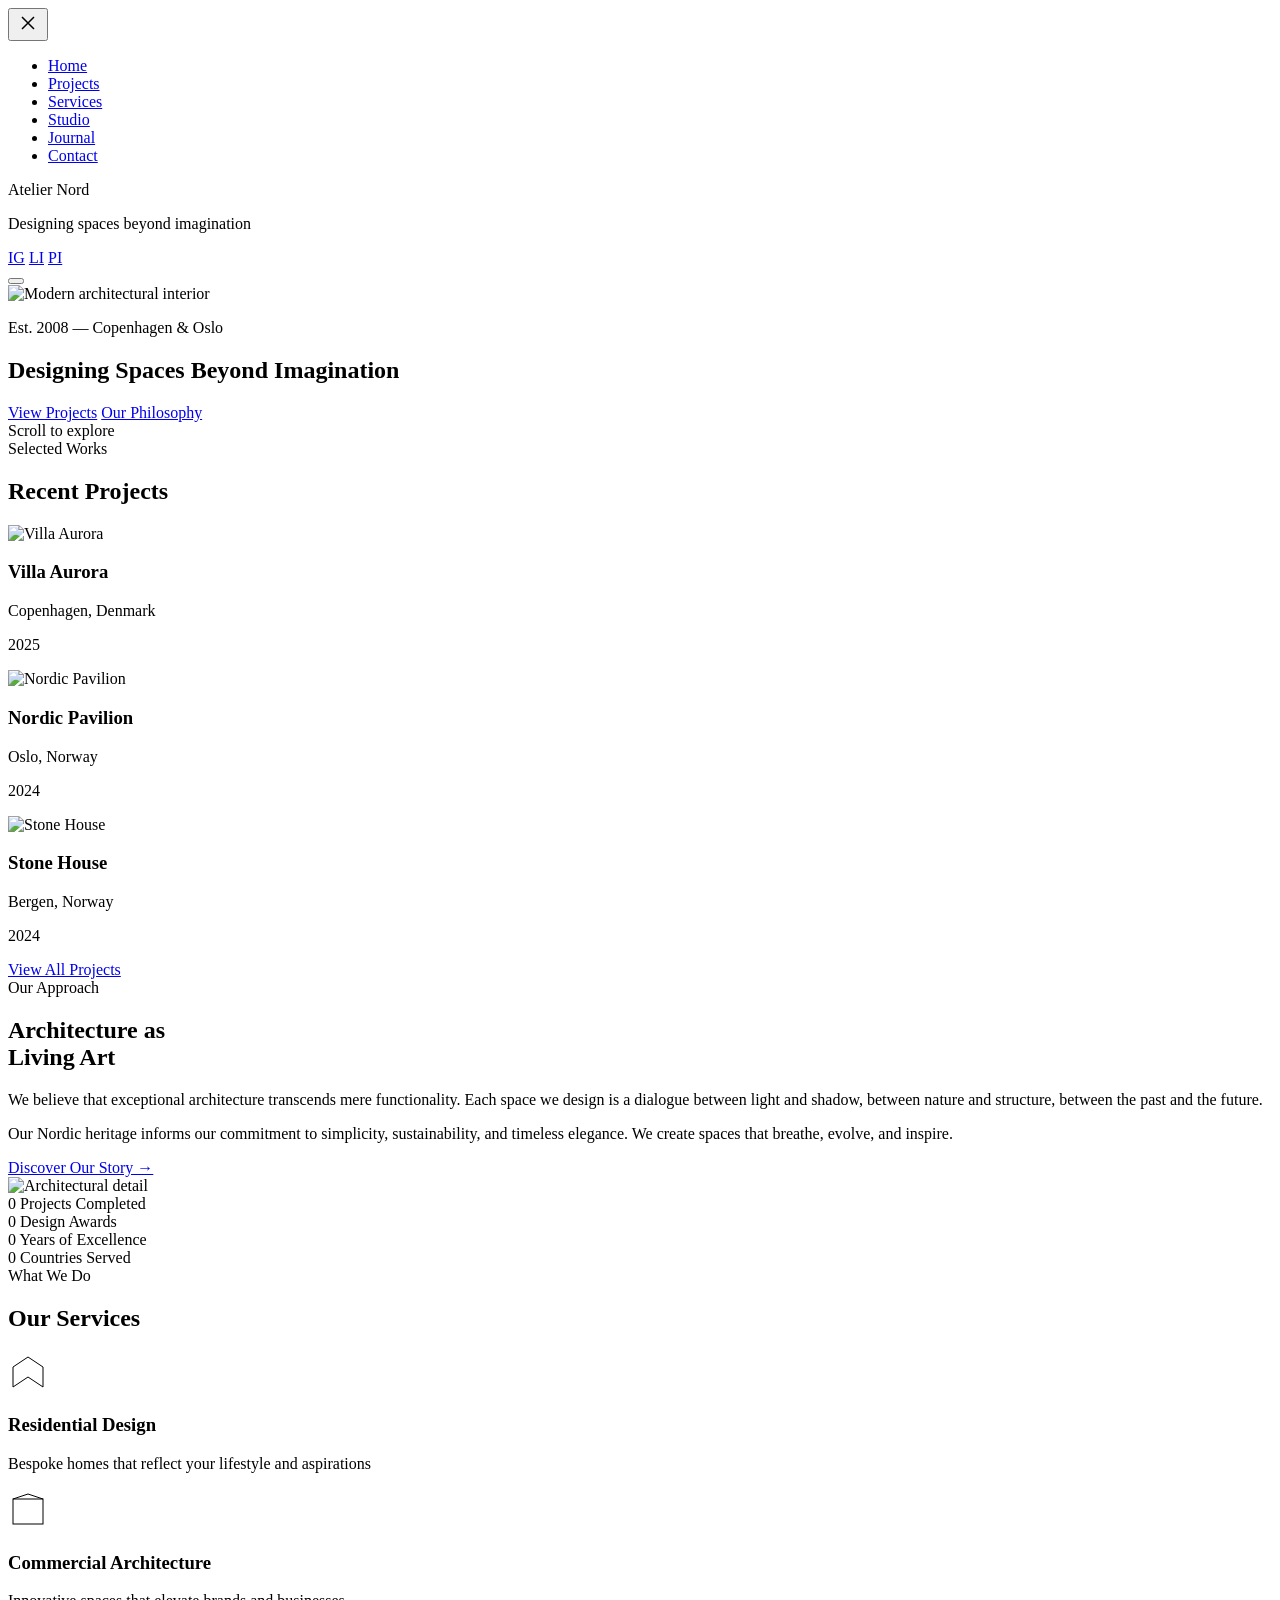
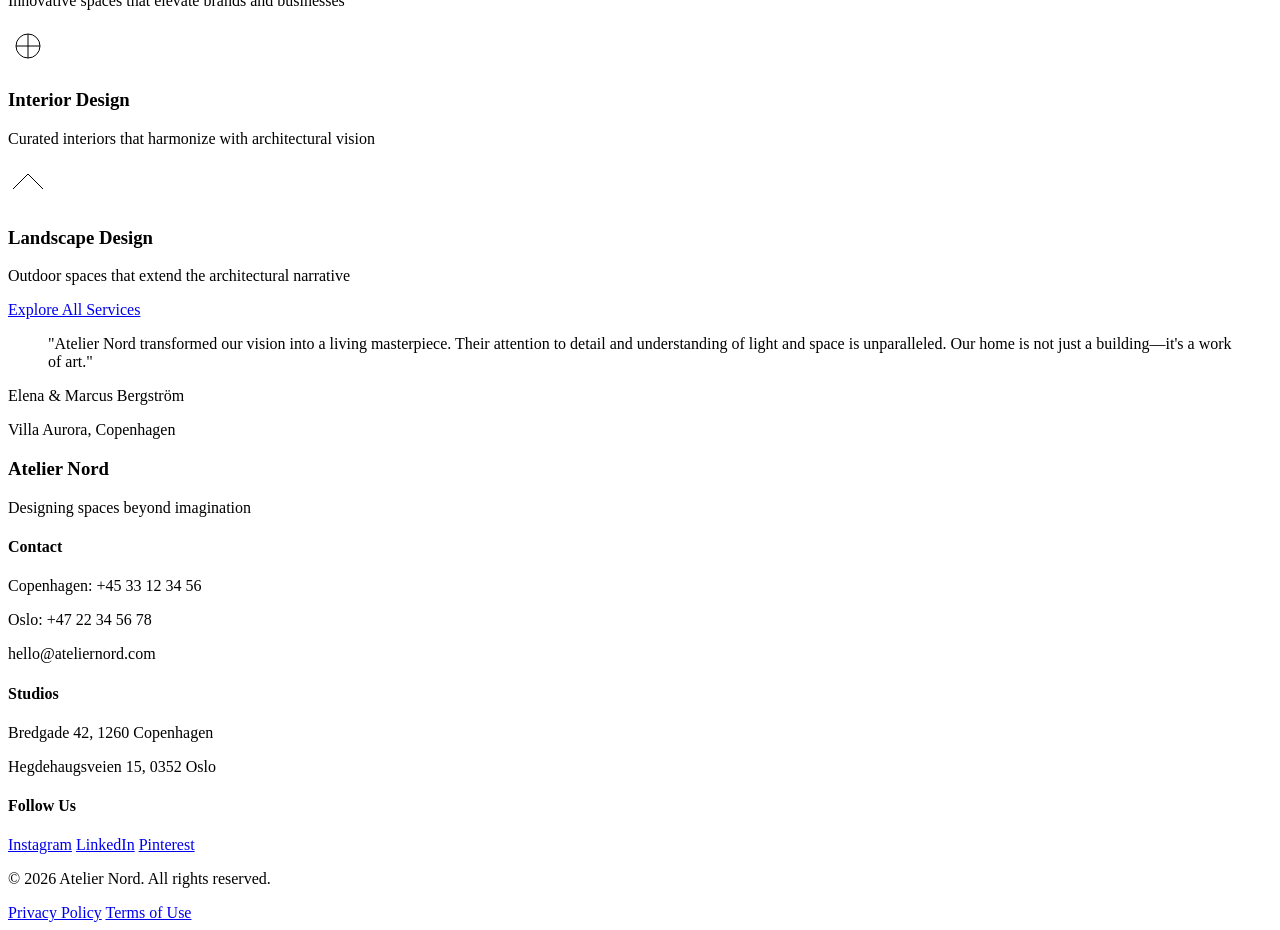
==== index.html @ 42bc9778 "Add files via upload" ====
<!DOCTYPE html>
<html lang="en">
<head>
    <meta charset="UTF-8">
    <meta name="viewport" content="width=device-width, initial-scale=1.0">
    <meta name="description" content="Atelier Nord — Award-winning architecture studio designing spaces beyond imagination. Residential, commercial, and urban design excellence.">
    <title>Atelier Nord | Architecture Studio</title>
    
    <!-- Preload critical fonts -->
    <link rel="preconnect" href="https://fonts.googleapis.com">
    <link rel="preconnect" href="https://fonts.gstatic.com" crossorigin>
    <link href="https://fonts.googleapis.com/css2?family=Cormorant+Garamond:ital,wght@0,300;0,400;0,500;0,600;1,400&family=Inter:wght@300;400;500&display=swap" rel="stylesheet">
    
    <link rel="stylesheet" href="css/style.css">
</head>
<body class="home-page">
    <!-- Custom Cursor -->
    <div class="cursor" id="cursor"></div>
    <div class="cursor-follower" id="cursorFollower"></div>

    <!-- Navigation Sidebar -->
    <nav class="sidebar" id="sidebar">
        <div class="sidebar-header">
            <button class="close-sidebar" id="closeSidebar" aria-label="Close menu">
                <svg width="24" height="24" viewBox="0 0 24 24" fill="none" stroke="currentColor" stroke-width="1.5">
                    <path d="M18 6L6 18M6 6l12 12"/>
                </svg>
            </button>
        </div>
        <div class="sidebar-content">
            <ul class="nav-menu">
                <li><a href="index.html" class="nav-link active">Home</a></li>
                <li><a href="projects.html" class="nav-link">Projects</a></li>
                <li><a href="services.html" class="nav-link">Services</a></li>
                <li><a href="about.html" class="nav-link">Studio</a></li>
                <li><a href="journal.html" class="nav-link">Journal</a></li>
                <li><a href="contact.html" class="nav-link">Contact</a></li>
            </ul>
            <div class="sidebar-footer">
                <p class="studio-name">Atelier Nord</p>
                <p class="studio-tagline">Designing spaces beyond imagination</p>
                <div class="social-links">
                    <a href="#" class="social-link" aria-label="Instagram">IG</a>
                    <a href="#" class="social-link" aria-label="LinkedIn">LI</a>
                    <a href="#" class="social-link" aria-label="Pinterest">PI</a>
                </div>
            </div>
        </div>
    </nav>

    <!-- Menu Toggle -->
    <button class="menu-toggle" id="menuToggle" aria-label="Open menu">
        <span class="hamburger-line"></span>
        <span class="hamburger-line"></span>
        <span class="hamburger-line"></span>
    </button>

    <!-- Hero Section -->
    <section class="hero">
        <div class="hero-background">
            <div class="parallax-layer" data-speed="0.5">
                <img src="https://images.unsplash.com/photo-1600607687939-ce8a6c25118c?w=1920&q=80" alt="Modern architectural interior" class="hero-image">
            </div>
            <div class="overlay"></div>
        </div>
        
        <div class="hero-content">
            <div class="architectural-grid" id="archGrid"></div>
            
            <div class="hero-text-wrapper">
                <p class="hero-subtitle" data-reveal>Est. 2008 — Copenhagen & Oslo</p>
                <h1 class="hero-title" data-reveal>
                    <span class="title-line">Designing</span>
                    <span class="title-line">Spaces</span>
                    <span class="title-line italic">Beyond</span>
                    <span class="title-line">Imagination</span>
                </h1>
                <div class="hero-cta" data-reveal>
                    <a href="projects.html" class="btn btn-primary">View Projects</a>
                    <a href="about.html" class="btn btn-secondary">Our Philosophy</a>
                </div>
            </div>
        </div>

        <div class="hero-scroll-indicator">
            <div class="scroll-line"></div>
            <span class="scroll-text">Scroll to explore</span>
        </div>
    </section>

    <!-- Featured Projects Preview -->
    <section class="featured-projects">
        <div class="section-header">
            <span class="section-label">Selected Works</span>
            <h2 class="section-title">Recent Projects</h2>
        </div>
        
        <div class="projects-grid">
            <article class="project-card featured">
                <div class="project-image-wrapper">
                    <img src="https://images.unsplash.com/photo-1600585154340-be6161a56a0c?w=1200&q=80" alt="Villa Aurora" loading="lazy">
                    <div class="project-overlay"></div>
                </div>
                <div class="project-info">
                    <h3 class="project-name">Villa Aurora</h3>
                    <p class="project-location">Copenhagen, Denmark</p>
                    <p class="project-year">2025</p>
                </div>
            </article>

            <article class="project-card">
                <div class="project-image-wrapper">
                    <img src="https://images.unsplash.com/photo-1600566753190-17f0baa2a6c3?w=800&q=80" alt="Nordic Pavilion" loading="lazy">
                    <div class="project-overlay"></div>
                </div>
                <div class="project-info">
                    <h3 class="project-name">Nordic Pavilion</h3>
                    <p class="project-location">Oslo, Norway</p>
                    <p class="project-year">2024</p>
                </div>
            </article>

            <article class="project-card">
                <div class="project-image-wrapper">
                    <img src="https://images.unsplash.com/photo-1600607687644-c7171b42498f?w=800&q=80" alt="Stone House" loading="lazy">
                    <div class="project-overlay"></div>
                </div>
                <div class="project-info">
                    <h3 class="project-name">Stone House</h3>
                    <p class="project-location">Bergen, Norway</p>
                    <p class="project-year">2024</p>
                </div>
            </article>
        </div>

        <div class="view-all-wrapper">
            <a href="projects.html" class="btn btn-outline">View All Projects</a>
        </div>
    </section>

    <!-- Studio Philosophy -->
    <section class="philosophy">
        <div class="philosophy-content">
            <div class="philosophy-text">
                <span class="section-label">Our Approach</span>
                <h2 class="section-title">Architecture as<br>Living Art</h2>
                <p class="philosophy-description">
                    We believe that exceptional architecture transcends mere functionality. 
                    Each space we design is a dialogue between light and shadow, 
                    between nature and structure, between the past and the future.
                </p>
                <p class="philosophy-description">
                    Our Nordic heritage informs our commitment to simplicity, 
                    sustainability, and timeless elegance. We create spaces that 
                    breathe, evolve, and inspire.
                </p>
                <a href="about.html" class="btn btn-text">Discover Our Story →</a>
            </div>
            <div class="philosophy-image">
                <img src="https://images.unsplash.com/photo-1600573472550-8090b5e0745e?w=1000&q=80" alt="Architectural detail" loading="lazy">
            </div>
        </div>
    </section>

    <!-- Statistics -->
    <section class="statistics">
        <div class="stats-container">
            <div class="stat-item">
                <span class="stat-number" data-count="156">0</span>
                <span class="stat-label">Projects Completed</span>
            </div>
            <div class="stat-item">
                <span class="stat-number" data-count="24">0</span>
                <span class="stat-label">Design Awards</span>
            </div>
            <div class="stat-item">
                <span class="stat-number" data-count="18">0</span>
                <span class="stat-label">Years of Excellence</span>
            </div>
            <div class="stat-item">
                <span class="stat-number" data-count="42">0</span>
                <span class="stat-label">Countries Served</span>
            </div>
        </div>
    </section>

    <!-- Services Preview -->
    <section class="services-preview">
        <div class="section-header centered">
            <span class="section-label">What We Do</span>
            <h2 class="section-title">Our Services</h2>
        </div>
        
        <div class="services-grid">
            <div class="service-card">
                <div class="service-icon">
                    <svg width="40" height="40" viewBox="0 0 40 40" fill="none" stroke="currentColor" stroke-width="1">
                        <path d="M20 5L5 15v20l15-10 15 10V15L20 5z"/>
                    </svg>
                </div>
                <h3 class="service-title">Residential Design</h3>
                <p class="service-description">Bespoke homes that reflect your lifestyle and aspirations</p>
            </div>

            <div class="service-card">
                <div class="service-icon">
                    <svg width="40" height="40" viewBox="0 0 40 40" fill="none" stroke="currentColor" stroke-width="1">
                        <rect x="5" y="10" width="30" height="25"/>
                        <path d="M5 10l15-5 15 5"/>
                    </svg>
                </div>
                <h3 class="service-title">Commercial Architecture</h3>
                <p class="service-description">Innovative spaces that elevate brands and businesses</p>
            </div>

            <div class="service-card">
                <div class="service-icon">
                    <svg width="40" height="40" viewBox="0 0 40 40" fill="none" stroke="currentColor" stroke-width="1">
                        <circle cx="20" cy="20" r="12"/>
                        <path d="M20 8v24M8 20h24"/>
                    </svg>
                </div>
                <h3 class="service-title">Interior Design</h3>
                <p class="service-description">Curated interiors that harmonize with architectural vision</p>
            </div>

            <div class="service-card">
                <div class="service-icon">
                    <svg width="40" height="40" viewBox="0 0 40 40" fill="none" stroke="currentColor" stroke-width="1">
                        <path d="M5 25l15-15 15 15M10 20l10-10 10 10"/>
                    </svg>
                </div>
                <h3 class="service-title">Landscape Design</h3>
                <p class="service-description">Outdoor spaces that extend the architectural narrative</p>
            </div>
        </div>

        <div class="view-all-wrapper">
            <a href="services.html" class="btn btn-outline">Explore All Services</a>
        </div>
    </section>

    <!-- Testimonial -->
    <section class="testimonial-section">
        <div class="testimonial-content">
            <blockquote class="testimonial-quote">
                "Atelier Nord transformed our vision into a living masterpiece. 
                Their attention to detail and understanding of light and space 
                is unparalleled. Our home is not just a building—it's a work of art."
            </blockquote>
            <div class="testimonial-author">
                <p class="author-name">Elena & Marcus Bergström</p>
                <p class="author-title">Villa Aurora, Copenhagen</p>
            </div>
        </div>
    </section>

    <!-- Footer -->
    <footer class="footer">
        <div class="footer-content">
            <div class="footer-brand">
                <h3 class="footer-logo">Atelier Nord</h3>
                <p class="footer-tagline">Designing spaces beyond imagination</p>
            </div>
            
            <div class="footer-contact">
                <h4 class="footer-heading">Contact</h4>
                <p>Copenhagen: +45 33 12 34 56</p>
                <p>Oslo: +47 22 34 56 78</p>
                <p>hello@ateliernord.com</p>
            </div>

            <div class="footer-address">
                <h4 class="footer-heading">Studios</h4>
                <p>Bredgade 42, 1260 Copenhagen</p>
                <p>Hegdehaugsveien 15, 0352 Oslo</p>
            </div>

            <div class="footer-social">
                <h4 class="footer-heading">Follow Us</h4>
                <div class="social-links">
                    <a href="#" class="social-link">Instagram</a>
                    <a href="#" class="social-link">LinkedIn</a>
                    <a href="#" class="social-link">Pinterest</a>
                </div>
            </div>
        </div>
        
        <div class="footer-bottom">
            <p>&copy; 2026 Atelier Nord. All rights reserved.</p>
            <div class="footer-links">
                <a href="#">Privacy Policy</a>
                <a href="#">Terms of Use</a>
            </div>
        </div>
    </footer>

    <script src="js/script.js"></script>
</body>
</html>
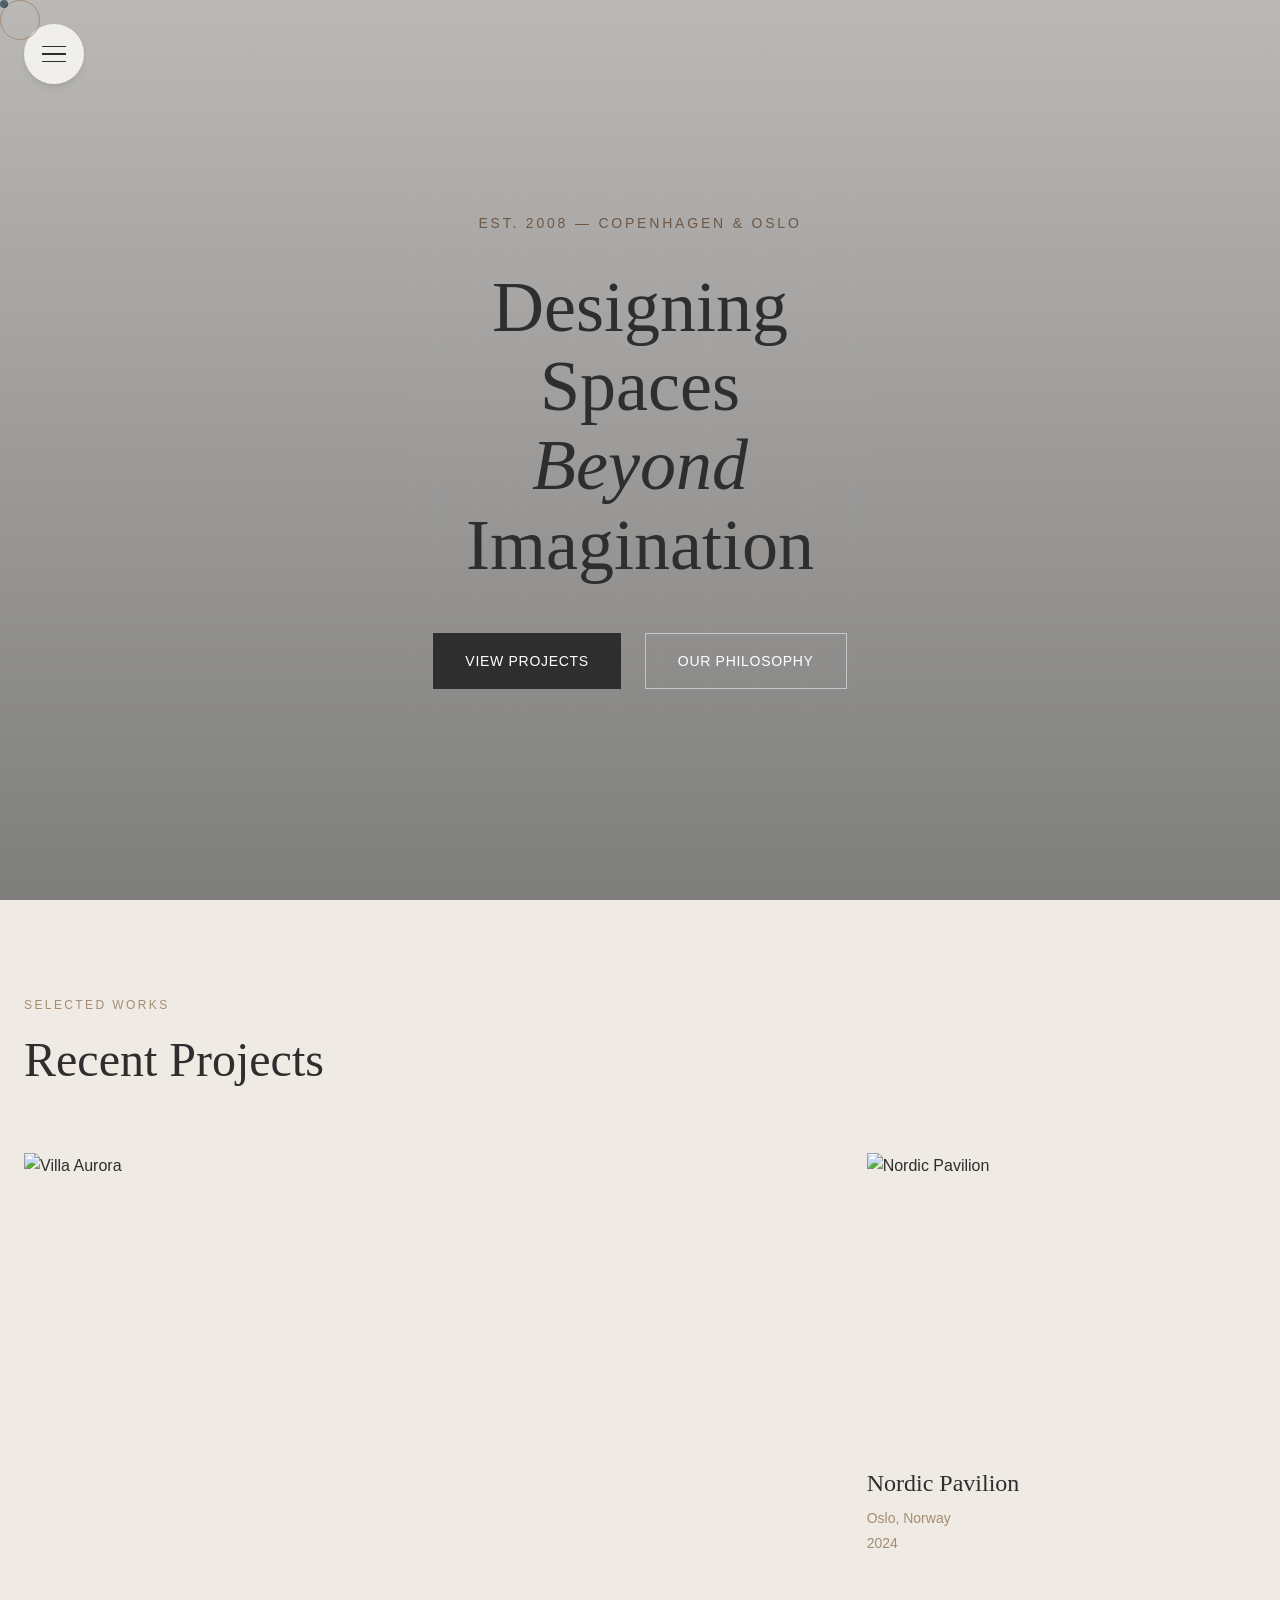
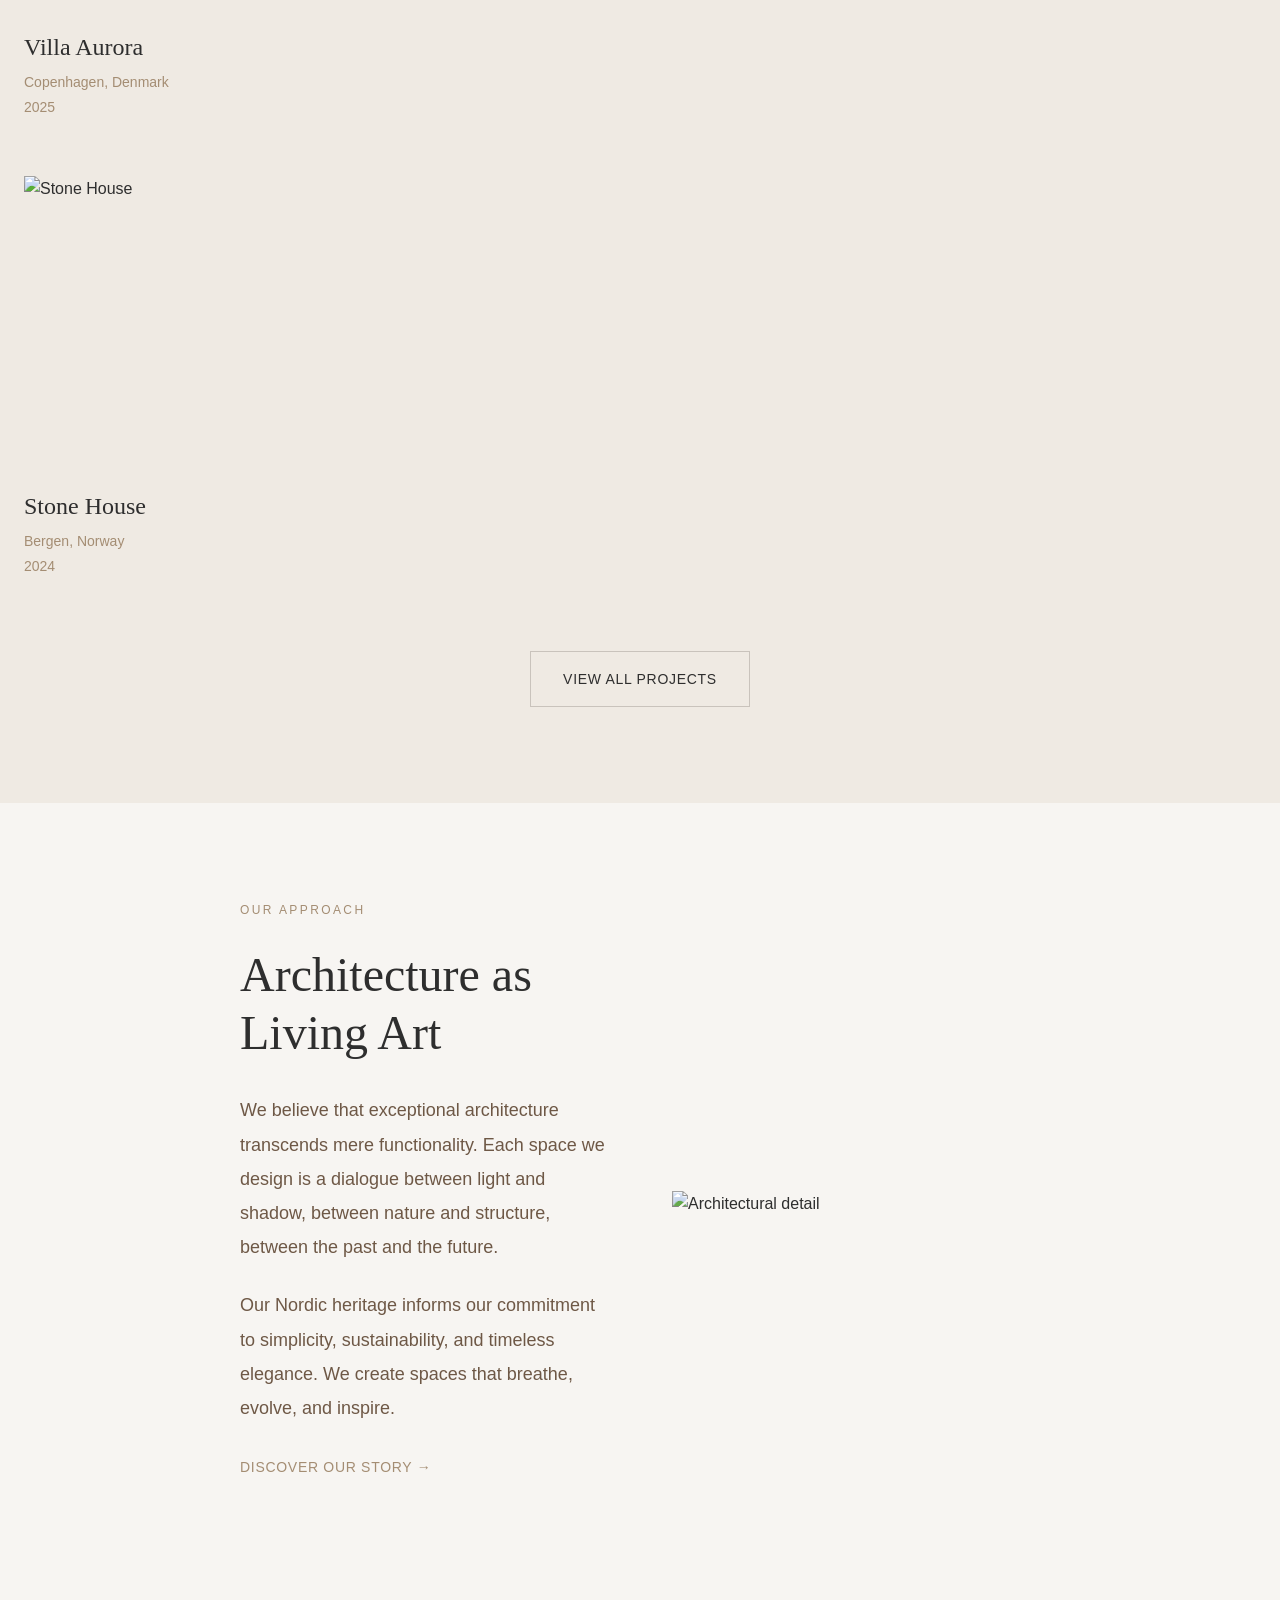
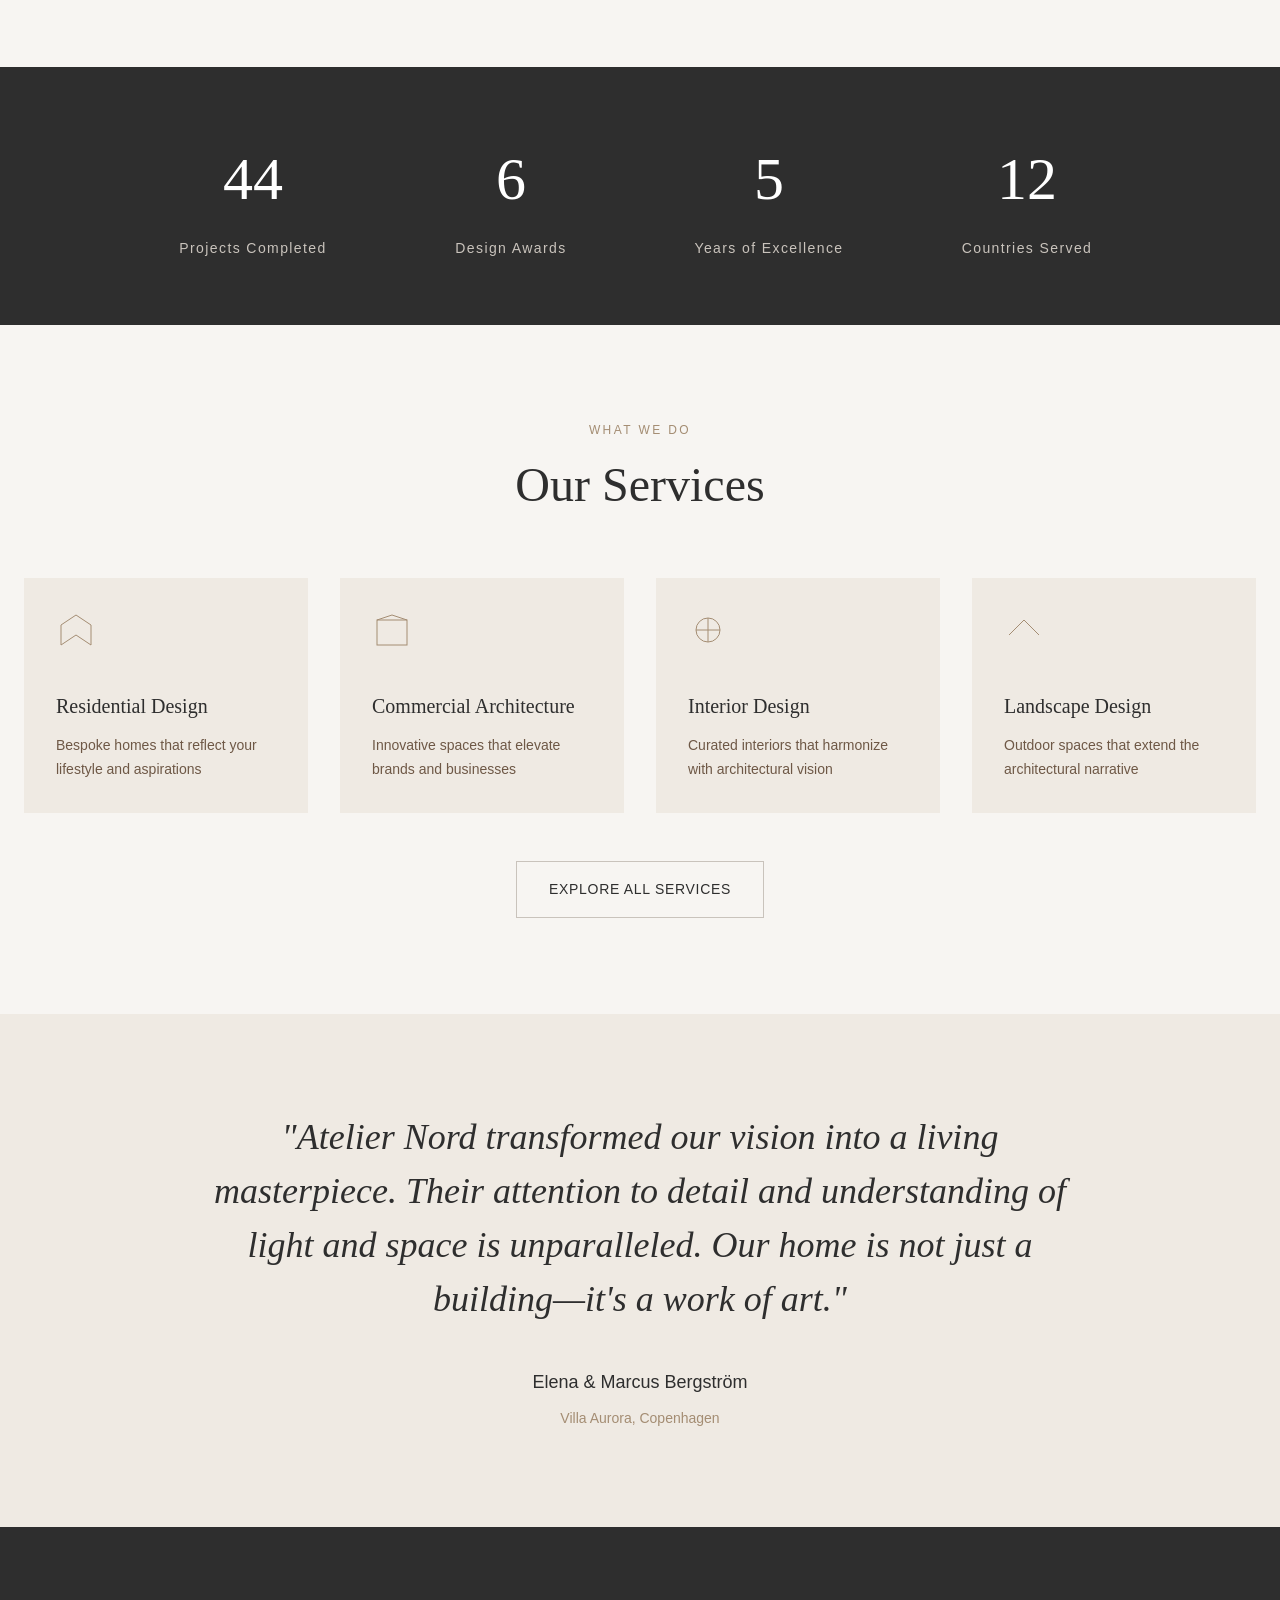
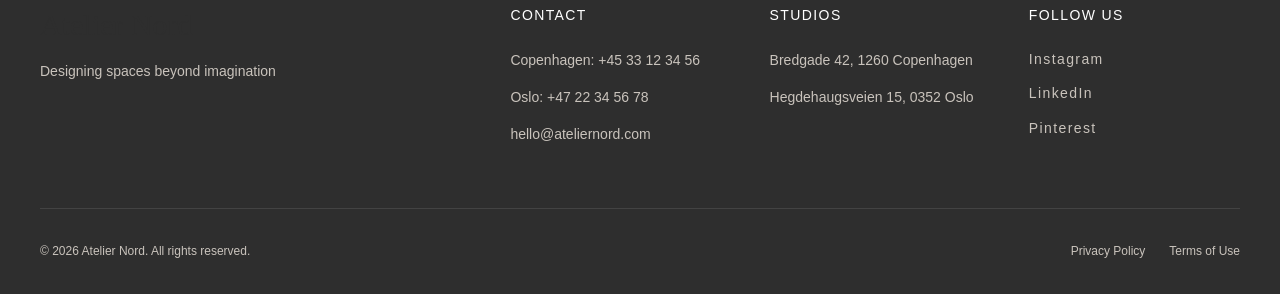
==== commit 985f9c2b: "Update stylesheet and script paths in index.html" ====
--- a/index.html
+++ b/index.html
@@ -11,7 +11,7 @@
     <link rel="preconnect" href="https://fonts.gstatic.com" crossorigin>
     <link href="https://fonts.googleapis.com/css2?family=Cormorant+Garamond:ital,wght@0,300;0,400;0,500;0,600;1,400&family=Inter:wght@300;400;500&display=swap" rel="stylesheet">
     
-    <link rel="stylesheet" href="css/style.css">
+    <link rel="stylesheet" href="style.css">
 </head>
 <body class="home-page">
     <!-- Custom Cursor -->
@@ -295,6 +295,6 @@
         </div>
     </footer>
 
-    <script src="js/script.js"></script>
+    <script src="script.js"></script>
 </body>
-</html>+</html>
--- a/style.css
+++ b/style.css
@@ -0,0 +1,2551 @@
+/* ============================================
+   ATELIER NORD — Premium Architecture Studio
+   Comprehensive Stylesheet
+   ============================================ */
+
+/* CSS Variables & Design Tokens */
+:root {
+    /* Colors */
+    --color-ivory: #F7F5F2;
+    --color-stone: #EFEAE3;
+    --color-concrete: #C9C3BC;
+    --color-sand: #CBB89D;
+    --color-taupe: #A48D73;
+    --color-walnut: #6E5846;
+    --color-charcoal: #2E2E2E;
+    --color-black: #1A1A1A;
+    --color-white: #FFFFFF;
+    
+    /* Typography */
+    --font-serif: 'Cormorant Garamond', Georgia, serif;
+    --font-sans: 'Inter', -apple-system, BlinkMacSystemFont, sans-serif;
+    
+    /* Font Sizes */
+    --text-xs: 0.75rem;
+    --text-sm: 0.875rem;
+    --text-base: 1rem;
+    --text-lg: 1.125rem;
+    --text-xl: 1.25rem;
+    --text-2xl: 1.5rem;
+    --text-3xl: 1.875rem;
+    --text-4xl: 2.25rem;
+    --text-5xl: 3rem;
+    --text-6xl: 3.75rem;
+    --text-7xl: 4.5rem;
+    
+    /* Spacing */
+    --space-1: 0.25rem;
+    --space-2: 0.5rem;
+    --space-3: 0.75rem;
+    --space-4: 1rem;
+    --space-5: 1.25rem;
+    --space-6: 1.5rem;
+    --space-8: 2rem;
+    --space-10: 2.5rem;
+    --space-12: 3rem;
+    --space-16: 4rem;
+    --space-20: 5rem;
+    --space-24: 6rem;
+    --space-32: 8rem;
+    
+    /* Transitions */
+    --transition-fast: 0.2s cubic-bezier(0.4, 0, 0.2, 1);
+    --transition-base: 0.3s cubic-bezier(0.4, 0, 0.2, 1);
+    --transition-slow: 0.5s cubic-bezier(0.4, 0, 0.2, 1);
+    --transition-luxury: 0.8s cubic-bezier(0.16, 1, 0.3, 1);
+    
+    /* Shadows */
+    --shadow-sm: 0 1px 2px 0 rgba(0, 0, 0, 0.05);
+    --shadow-md: 0 4px 6px -1px rgba(0, 0, 0, 0.1);
+    --shadow-lg: 0 10px 15px -3px rgba(0, 0, 0, 0.1);
+    --shadow-xl: 0 20px 25px -5px rgba(0, 0, 0, 0.1);
+    
+    /* Border Radius */
+    --radius-sm: 0.25rem;
+    --radius-md: 0.5rem;
+    --radius-lg: 1rem;
+    --radius-xl: 1.5rem;
+    --radius-full: 9999px;
+}
+
+/* Reset & Base Styles */
+*, *::before, *::after {
+    margin: 0;
+    padding: 0;
+    box-sizing: border-box;
+}
+
+html {
+    scroll-behavior: smooth;
+    -webkit-font-smoothing: antialiased;
+    -moz-osx-font-smoothing: grayscale;
+}
+
+body {
+    font-family: var(--font-sans);
+    font-size: var(--text-base);
+    line-height: 1.6;
+    color: var(--color-charcoal);
+    background-color: var(--color-ivory);
+    overflow-x: hidden;
+    cursor: none;
+}
+
+/* Custom Cursor */
+.cursor {
+    position: fixed;
+    width: 8px;
+    height: 8px;
+    background: var(--color-walnut);
+    border-radius: 50%;
+    pointer-events: none;
+    z-index: 10000;
+    mix-blend-mode: difference;
+    transition: transform 0.1s ease;
+}
+
+.cursor-follower {
+    position: fixed;
+    width: 40px;
+    height: 40px;
+    border: 1px solid var(--color-taupe);
+    border-radius: 50%;
+    pointer-events: none;
+    z-index: 9999;
+    transition: transform 0.3s ease, width 0.3s ease, height 0.3s ease;
+}
+
+.cursor.hover {
+    transform: scale(2);
+}
+
+.cursor-follower.hover {
+    width: 60px;
+    height: 60px;
+    background: rgba(164, 141, 115, 0.1);
+}
+
+/* Typography */
+h1, h2, h3, h4, h5, h6 {
+    font-family: var(--font-serif);
+    font-weight: 400;
+    line-height: 1.2;
+    color: var(--color-charcoal);
+}
+
+h1 { font-size: var(--text-6xl); }
+h2 { font-size: var(--text-5xl); }
+h3 { font-size: var(--text-3xl); }
+h4 { font-size: var(--text-2xl); }
+
+p {
+    color: var(--color-walnut);
+    line-height: 1.8;
+}
+
+a {
+    text-decoration: none;
+    color: inherit;
+    transition: var(--transition-base);
+}
+
+/* Buttons */
+.btn {
+    display: inline-flex;
+    align-items: center;
+    justify-content: center;
+    padding: var(--space-4) var(--space-8);
+    font-family: var(--font-sans);
+    font-size: var(--text-sm);
+    font-weight: 500;
+    letter-spacing: 0.05em;
+    text-transform: uppercase;
+    border: none;
+    cursor: pointer;
+    transition: var(--transition-luxury);
+    position: relative;
+    overflow: hidden;
+}
+
+.btn-primary {
+    background: var(--color-charcoal);
+    color: var(--color-white);
+}
+
+.btn-primary:hover {
+    background: var(--color-walnut);
+    transform: translateY(-2px);
+}
+
+.btn-secondary {
+    background: transparent;
+    color: var(--color-white);
+    border: 1px solid rgba(255, 255, 255, 0.5);
+}
+
+.btn-secondary:hover {
+    background: rgba(255, 255, 255, 0.1);
+    border-color: var(--color-white);
+}
+
+.btn-outline {
+    background: transparent;
+    color: var(--color-charcoal);
+    border: 1px solid var(--color-concrete);
+}
+
+.btn-outline:hover {
+    background: var(--color-charcoal);
+    color: var(--color-white);
+    border-color: var(--color-charcoal);
+}
+
+.btn-text {
+    background: transparent;
+    color: var(--color-taupe);
+    padding: 0;
+}
+
+.btn-text:hover {
+    color: var(--color-walnut);
+}
+
+.btn-large {
+    padding: var(--space-5) var(--space-12);
+    font-size: var(--text-base);
+}
+
+/* ============================================
+   NAVIGATION SIDEBAR
+   ============================================ */
+.menu-toggle {
+    position: fixed;
+    top: var(--space-6);
+    left: var(--space-6);
+    z-index: 1000;
+    background: rgba(247, 245, 242, 0.9);
+    backdrop-filter: blur(10px);
+    border: none;
+    width: 60px;
+    height: 60px;
+    border-radius: 50%;
+    cursor: pointer;
+    display: flex;
+    flex-direction: column;
+    align-items: center;
+    justify-content: center;
+    gap: 6px;
+    transition: var(--transition-base);
+    box-shadow: var(--shadow-md);
+}
+
+.menu-toggle:hover {
+    transform: scale(1.05);
+}
+
+.hamburger-line {
+    width: 24px;
+    height: 1.5px;
+    background: var(--color-charcoal);
+    transition: var(--transition-base);
+}
+
+.menu-toggle.active .hamburger-line:nth-child(1) {
+    transform: rotate(45deg) translate(5px, 5px);
+}
+
+.menu-toggle.active .hamburger-line:nth-child(2) {
+    opacity: 0;
+}
+
+.menu-toggle.active .hamburger-line:nth-child(3) {
+    transform: rotate(-45deg) translate(5px, -5px);
+}
+
+.sidebar {
+    position: fixed;
+    top: 0;
+    left: 0;
+    width: 100%;
+    height: 100vh;
+    background: rgba(247, 245, 242, 0.95);
+    backdrop-filter: blur(20px);
+    z-index: 999;
+    opacity: 0;
+    visibility: hidden;
+    transition: var(--transition-luxury);
+    overflow-y: auto;
+}
+
+.sidebar.active {
+    opacity: 1;
+    visibility: visible;
+}
+
+.sidebar-header {
+    padding: var(--space-6);
+    display: flex;
+    justify-content: flex-end;
+}
+
+.close-sidebar {
+    background: none;
+    border: none;
+    cursor: pointer;
+    padding: var(--space-2);
+    color: var(--color-charcoal);
+    transition: var(--transition-base);
+}
+
+.close-sidebar:hover {
+    transform: rotate(90deg);
+}
+
+.sidebar-content {
+    padding: var(--space-12) var(--space-6);
+    max-width: 600px;
+    margin: 0 auto;
+}
+
+.nav-menu {
+    list-style: none;
+    margin-bottom: var(--space-16);
+}
+
+.nav-menu li {
+    margin-bottom: var(--space-6);
+}
+
+.nav-link {
+    font-family: var(--font-serif);
+    font-size: var(--text-5xl);
+    color: var(--color-charcoal);
+    display: block;
+    padding: var(--space-4) 0;
+    position: relative;
+    transition: var(--transition-base);
+}
+
+.nav-link::after {
+    content: '';
+    position: absolute;
+    bottom: var(--space-4);
+    left: 0;
+    width: 0;
+    height: 1px;
+    background: var(--color-taupe);
+    transition: var(--transition-luxury);
+}
+
+.nav-link:hover::after,
+.nav-link.active::after {
+    width: 100%;
+}
+
+.nav-link.active {
+    color: var(--color-taupe);
+}
+
+.sidebar-footer {
+    padding-top: var(--space-12);
+    border-top: 1px solid var(--color-concrete);
+}
+
+.studio-name {
+    font-family: var(--font-serif);
+    font-size: var(--text-3xl);
+    color: var(--color-charcoal);
+    margin-bottom: var(--space-2);
+}
+
+.studio-tagline {
+    font-size: var(--text-sm);
+    color: var(--color-taupe);
+    margin-bottom: var(--space-8);
+}
+
+.social-links {
+    display: flex;
+    gap: var(--space-6);
+}
+
+.social-link {
+    font-size: var(--text-sm);
+    color: var(--color-walnut);
+    letter-spacing: 0.1em;
+}
+
+.social-link:hover {
+    color: var(--color-charcoal);
+}
+
+/* ============================================
+   HERO SECTION
+   ============================================ */
+.hero {
+    position: relative;
+    height: 100vh;
+    overflow: hidden;
+    display: flex;
+    align-items: center;
+    justify-content: center;
+}
+
+.hero-background {
+    position: absolute;
+    top: 0;
+    left: 0;
+    width: 100%;
+    height: 100%;
+    z-index: -1;
+}
+
+.parallax-layer {
+    position: absolute;
+    width: 100%;
+    height: 120%;
+    top: -10%;
+}
+
+.hero-image {
+    width: 100%;
+    height: 100%;
+    object-fit: cover;
+    filter: brightness(0.85);
+}
+
+.overlay {
+    position: absolute;
+    top: 0;
+    left: 0;
+    width: 100%;
+    height: 100%;
+    background: linear-gradient(to bottom, rgba(46, 46, 46, 0.3), rgba(46, 46, 46, 0.6));
+}
+
+.hero-content {
+    position: relative;
+    z-index: 1;
+    text-align: center;
+    color: var(--color-white);
+    padding: var(--space-6);
+    max-width: 1200px;
+}
+
+.architectural-grid {
+    position: absolute;
+    top: 0;
+    left: 0;
+    width: 100%;
+    height: 100%;
+    background-image: 
+        linear-gradient(rgba(255,255,255,0.03) 1px, transparent 1px),
+        linear-gradient(90deg, rgba(255,255,255,0.03) 1px, transparent 1px);
+    background-size: 100px 100px;
+    pointer-events: none;
+    opacity: 0.5;
+}
+
+.hero-subtitle {
+    font-family: var(--font-sans);
+    font-size: var(--text-sm);
+    letter-spacing: 0.2em;
+    text-transform: uppercase;
+    margin-bottom: var(--space-8);
+    opacity: 0;
+    transform: translateY(30px);
+    animation: fadeInUp 1s var(--transition-luxury) forwards;
+}
+
+.hero-title {
+    font-family: var(--font-serif);
+    font-size: var(--text-7xl);
+    font-weight: 300;
+    line-height: 1.1;
+    margin-bottom: var(--space-12);
+}
+
+.title-line {
+    display: block;
+    opacity: 0;
+    transform: translateY(50px);
+    animation: fadeInUp 1s var(--transition-luxury) forwards;
+}
+
+.title-line:nth-child(1) { animation-delay: 0.2s; }
+.title-line:nth-child(2) { animation-delay: 0.4s; }
+.title-line:nth-child(3) { animation-delay: 0.6s; }
+.title-line:nth-child(4) { animation-delay: 0.8s; }
+
+.title-line.italic {
+    font-style: italic;
+    font-weight: 400;
+}
+
+.hero-cta {
+    display: flex;
+    gap: var(--space-6);
+    justify-content: center;
+    opacity: 0;
+    transform: translateY(30px);
+    animation: fadeInUp 1s 1s var(--transition-luxury) forwards;
+}
+
+.hero-scroll-indicator {
+    position: absolute;
+    bottom: var(--space-12);
+    left: 50%;
+    transform: translateX(-50%);
+    display: flex;
+    flex-direction: column;
+    align-items: center;
+    gap: var(--space-4);
+    color: var(--color-white);
+    font-size: var(--text-xs);
+    letter-spacing: 0.2em;
+    text-transform: uppercase;
+    opacity: 0;
+    animation: fadeIn 1s 1.5s var(--transition-luxury) forwards;
+}
+
+.scroll-line {
+    width: 1px;
+    height: 60px;
+    background: linear-gradient(to bottom, var(--color-white), transparent);
+    animation: scrollPulse 2s infinite;
+}
+
+@keyframes fadeInUp {
+    to {
+        opacity: 1;
+        transform: translateY(0);
+    }
+}
+
+@keyframes fadeIn {
+    to { opacity: 1; }
+}
+
+@keyframes scrollPulse {
+    0%, 100% { opacity: 0.3; transform: scaleY(1); }
+    50% { opacity: 1; transform: scaleY(0.8); }
+}
+
+/* ============================================
+   SECTIONS COMMON STYLES
+   ============================================ */
+section {
+    padding: var(--space-24) var(--space-6);
+}
+
+.section-header {
+    margin-bottom: var(--space-16);
+}
+
+.section-header.centered {
+    text-align: center;
+}
+
+.section-label {
+    display: block;
+    font-family: var(--font-sans);
+    font-size: var(--text-xs);
+    letter-spacing: 0.2em;
+    text-transform: uppercase;
+    color: var(--color-taupe);
+    margin-bottom: var(--space-4);
+}
+
+.section-title {
+    font-family: var(--font-serif);
+    font-size: var(--text-5xl);
+    font-weight: 300;
+    color: var(--color-charcoal);
+}
+
+/* ============================================
+   FEATURED PROJECTS
+   ============================================ */
+.featured-projects {
+    background: var(--color-stone);
+}
+
+.projects-grid {
+    display: grid;
+    grid-template-columns: repeat(3, 1fr);
+    gap: var(--space-8);
+    margin-bottom: var(--space-12);
+}
+
+.project-card {
+    position: relative;
+    overflow: hidden;
+    cursor: pointer;
+}
+
+.project-card.featured {
+    grid-column: span 2;
+}
+
+.project-image-wrapper {
+    position: relative;
+    overflow: hidden;
+    aspect-ratio: 4/3;
+}
+
+.project-card.featured .project-image-wrapper {
+    aspect-ratio: 16/9;
+}
+
+.project-image-wrapper img {
+    width: 100%;
+    height: 100%;
+    object-fit: cover;
+    transition: transform var(--transition-luxury);
+}
+
+.project-card:hover .project-image-wrapper img {
+    transform: scale(1.05);
+}
+
+.project-overlay {
+    position: absolute;
+    top: 0;
+    left: 0;
+    width: 100%;
+    height: 100%;
+    background: linear-gradient(to top, rgba(46, 46, 46, 0.8), transparent);
+    opacity: 0;
+    transition: var(--transition-luxury);
+}
+
+.project-card:hover .project-overlay {
+    opacity: 1;
+}
+
+.project-info {
+    padding: var(--space-6) 0;
+}
+
+.project-name {
+    font-family: var(--font-serif);
+    font-size: var(--text-2xl);
+    color: var(--color-charcoal);
+    margin-bottom: var(--space-2);
+}
+
+.project-location,
+.project-year {
+    font-size: var(--text-sm);
+    color: var(--color-taupe);
+}
+
+.view-all-wrapper {
+    text-align: center;
+}
+
+/* ============================================
+   PHILOSOPHY SECTION
+   ============================================ */
+.philosophy {
+    background: var(--color-ivory);
+}
+
+.philosophy-content {
+    display: grid;
+    grid-template-columns: 1fr 1fr;
+    gap: var(--space-16);
+    align-items: center;
+    max-width: 1200px;
+    margin: 0 auto;
+}
+
+.philosophy-text .section-label {
+    margin-bottom: var(--space-6);
+}
+
+.philosophy-text .section-title {
+    margin-bottom: var(--space-8);
+}
+
+.philosophy-description {
+    font-size: var(--text-lg);
+    color: var(--color-walnut);
+    margin-bottom: var(--space-6);
+    line-height: 1.9;
+}
+
+.philosophy-image {
+    position: relative;
+    overflow: hidden;
+}
+
+.philosophy-image img {
+    width: 100%;
+    height: 100%;
+    object-fit: cover;
+    filter: grayscale(20%);
+}
+
+/* ============================================
+   STATISTICS
+   ============================================ */
+.statistics {
+    background: var(--color-charcoal);
+    color: var(--color-white);
+    padding: var(--space-16) var(--space-6);
+}
+
+.stats-container {
+    display: grid;
+    grid-template-columns: repeat(4, 1fr);
+    gap: var(--space-8);
+    max-width: 1000px;
+    margin: 0 auto;
+    text-align: center;
+}
+
+.stat-number {
+    display: block;
+    font-family: var(--font-serif);
+    font-size: var(--text-6xl);
+    font-weight: 300;
+    margin-bottom: var(--space-2);
+}
+
+.stat-label {
+    font-size: var(--text-sm);
+    color: var(--color-concrete);
+    letter-spacing: 0.1em;
+}
+
+/* ============================================
+   SERVICES PREVIEW
+   ============================================ */
+.services-preview {
+    background: var(--color-ivory);
+}
+
+.services-grid {
+    display: grid;
+    grid-template-columns: repeat(4, 1fr);
+    gap: var(--space-8);
+    margin-bottom: var(--space-12);
+}
+
+.service-card {
+    padding: var(--space-8);
+    background: var(--color-stone);
+    transition: var(--transition-luxury);
+    cursor: pointer;
+}
+
+.service-card:hover {
+    transform: translateY(-8px);
+    box-shadow: var(--shadow-xl);
+}
+
+.service-icon {
+    width: 60px;
+    height: 60px;
+    margin-bottom: var(--space-6);
+    color: var(--color-taupe);
+}
+
+.service-title {
+    font-family: var(--font-serif);
+    font-size: var(--text-xl);
+    margin-bottom: var(--space-4);
+    color: var(--color-charcoal);
+}
+
+.service-description {
+    font-size: var(--text-sm);
+    color: var(--color-walnut);
+    line-height: 1.7;
+}
+
+/* ============================================
+   TESTIMONIAL
+   ============================================ */
+.testimonial-section {
+    background: var(--color-stone);
+    padding: var(--space-24) var(--space-6);
+    text-align: center;
+}
+
+.testimonial-content {
+    max-width: 900px;
+    margin: 0 auto;
+}
+
+.testimonial-quote {
+    font-family: var(--font-serif);
+    font-size: var(--text-4xl);
+    font-style: italic;
+    font-weight: 300;
+    color: var(--color-charcoal);
+    line-height: 1.5;
+    margin-bottom: var(--space-10);
+}
+
+.testimonial-author {
+    font-family: var(--font-sans);
+}
+
+.author-name {
+    font-size: var(--text-lg);
+    font-weight: 500;
+    color: var(--color-charcoal);
+    margin-bottom: var(--space-2);
+}
+
+.author-title {
+    font-size: var(--text-sm);
+    color: var(--color-taupe);
+}
+
+/* ============================================
+   FOOTER
+   ============================================ */
+.footer {
+    background: var(--color-charcoal);
+    color: var(--color-white);
+    padding: var(--space-20) var(--space-6) var(--space-8);
+}
+
+.footer-content {
+    display: grid;
+    grid-template-columns: 2fr 1fr 1fr 1fr;
+    gap: var(--space-12);
+    max-width: 1200px;
+    margin: 0 auto;
+    padding-bottom: var(--space-12);
+    border-bottom: 1px solid rgba(255, 255, 255, 0.1);
+}
+
+.footer-logo {
+    font-family: var(--font-serif);
+    font-size: var(--text-3xl);
+    margin-bottom: var(--space-4);
+}
+
+.footer-tagline {
+    font-size: var(--text-sm);
+    color: var(--color-concrete);
+}
+
+.footer-heading {
+    font-family: var(--font-sans);
+    font-size: var(--text-sm);
+    letter-spacing: 0.1em;
+    text-transform: uppercase;
+    margin-bottom: var(--space-6);
+    color: var(--color-white);
+}
+
+.footer-contact p,
+.footer-address p {
+    font-size: var(--text-sm);
+    color: var(--color-concrete);
+    margin-bottom: var(--space-3);
+    line-height: 1.8;
+}
+
+.footer-social .social-links {
+    flex-direction: column;
+    gap: var(--space-3);
+}
+
+.footer-social .social-link {
+    color: var(--color-concrete);
+}
+
+.footer-social .social-link:hover {
+    color: var(--color-white);
+}
+
+.footer-bottom {
+    display: flex;
+    justify-content: space-between;
+    align-items: center;
+    max-width: 1200px;
+    margin: 0 auto;
+    padding-top: var(--space-8);
+}
+
+.footer-bottom p {
+    font-size: var(--text-xs);
+    color: var(--color-concrete);
+}
+
+.footer-links {
+    display: flex;
+    gap: var(--space-6);
+}
+
+.footer-links a {
+    font-size: var(--text-xs);
+    color: var(--color-concrete);
+}
+
+.footer-links a:hover {
+    color: var(--color-white);
+}
+
+/* ============================================
+   PAGE HEADER
+   ============================================ */
+.page-header {
+    padding: var(--space-32) var(--space-6) var(--space-16);
+    text-align: center;
+    background: var(--color-stone);
+}
+
+.page-label {
+    display: block;
+    font-family: var(--font-sans);
+    font-size: var(--text-xs);
+    letter-spacing: 0.2em;
+    text-transform: uppercase;
+    color: var(--color-taupe);
+    margin-bottom: var(--space-6);
+}
+
+.page-title {
+    font-family: var(--font-serif);
+    font-size: var(--text-6xl);
+    font-weight: 300;
+    color: var(--color-charcoal);
+    margin-bottom: var(--space-6);
+}
+
+.page-description {
+    max-width: 600px;
+    margin: 0 auto;
+    font-size: var(--text-lg);
+    color: var(--color-walnut);
+}
+
+/* ============================================
+   PROJECTS PAGE
+   ============================================ */
+.filter-section {
+    padding: 0 var(--space-6) var(--space-12);
+    background: var(--color-ivory);
+    position: sticky;
+    top: 0;
+    z-index: 100;
+}
+
+.filter-container {
+    display: flex;
+    justify-content: center;
+    flex-wrap: wrap;
+    gap: var(--space-4);
+    max-width: 1000px;
+    margin: 0 auto;
+}
+
+.filter-btn {
+    padding: var(--space-3) var(--space-6);
+    background: transparent;
+    border: 1px solid var(--color-concrete);
+    font-family: var(--font-sans);
+    font-size: var(--text-sm);
+    color: var(--color-walnut);
+    cursor: pointer;
+    transition: var(--transition-base);
+}
+
+.filter-btn:hover,
+.filter-btn.active {
+    background: var(--color-charcoal);
+    border-color: var(--color-charcoal);
+    color: var(--color-white);
+}
+
+.projects-masonry {
+    padding: var(--space-6);
+    background: var(--color-ivory);
+}
+
+.masonry-grid {
+    display: grid;
+    grid-template-columns: repeat(3, 1fr);
+    grid-auto-rows: 300px;
+    gap: var(--space-6);
+    max-width: 1400px;
+    margin: 0 auto;
+}
+
+.masonry-item {
+    position: relative;
+    overflow: hidden;
+}
+
+.masonry-item.large {
+    grid-column: span 2;
+}
+
+.masonry-item.tall {
+    grid-row: span 2;
+}
+
+.project-link {
+    display: block;
+    width: 100%;
+    height: 100%;
+}
+
+.project-details {
+    position: absolute;
+    bottom: 0;
+    left: 0;
+    right: 0;
+    padding: var(--space-8);
+    color: var(--color-white);
+    transform: translateY(20px);
+    opacity: 0;
+    transition: var(--transition-luxury);
+}
+
+.project-card:hover .project-details,
+.masonry-item:hover .project-details {
+    transform: translateY(0);
+    opacity: 1;
+}
+
+.project-category {
+    display: inline-block;
+    font-size: var(--text-xs);
+    letter-spacing: 0.1em;
+    text-transform: uppercase;
+    margin-top: var(--space-2);
+    opacity: 0.8;
+}
+
+.load-more-wrapper {
+    text-align: center;
+    padding: var(--space-12);
+}
+
+/* ============================================
+   PROJECT DETAIL PAGE
+   ============================================ */
+.project-hero {
+    position: relative;
+    height: 90vh;
+    overflow: hidden;
+}
+
+.project-hero-image {
+    position: absolute;
+    top: 0;
+    left: 0;
+    width: 100%;
+    height: 100%;
+}
+
+.project-hero-image img {
+    width: 100%;
+    height: 100%;
+    object-fit: cover;
+}
+
+.project-hero-content {
+    position: absolute;
+    bottom: 0;
+    left: 0;
+    right: 0;
+    padding: var(--space-12) var(--space-6);
+    background: linear-gradient(to top, rgba(46, 46, 46, 0.9), transparent);
+    color: var(--color-white);
+}
+
+.project-breadcrumb {
+    font-size: var(--text-sm);
+    margin-bottom: var(--space-4);
+    opacity: 0.8;
+}
+
+.project-breadcrumb a:hover {
+    text-decoration: underline;
+}
+
+.project-title {
+    font-family: var(--font-serif);
+    font-size: var(--text-6xl);
+    font-weight: 300;
+    margin-bottom: var(--space-4);
+}
+
+.project-subtitle {
+    font-size: var(--text-xl);
+    opacity: 0.9;
+    max-width: 600px;
+}
+
+.project-gallery {
+    padding: var(--space-12) var(--space-6);
+    background: var(--color-ivory);
+}
+
+.gallery-grid {
+    display: grid;
+    grid-template-columns: repeat(4, 1fr);
+    grid-auto-rows: 300px;
+    gap: var(--space-4);
+    max-width: 1400px;
+    margin: 0 auto;
+}
+
+.gallery-item {
+    overflow: hidden;
+}
+
+.gallery-item.large {
+    grid-column: span 2;
+    grid-row: span 2;
+}
+
+.gallery-item.wide {
+    grid-column: span 2;
+}
+
+.gallery-item img {
+    width: 100%;
+    height: 100%;
+    object-fit: cover;
+    transition: transform var(--transition-luxury);
+}
+
+.gallery-item:hover img {
+    transform: scale(1.05);
+}
+
+.project-info-section {
+    padding: var(--space-16) var(--space-6);
+    background: var(--color-stone);
+}
+
+.project-info-grid {
+    display: grid;
+    grid-template-columns: 2fr 1fr;
+    gap: var(--space-16);
+    max-width: 1200px;
+    margin: 0 auto;
+}
+
+.description-text {
+    font-size: var(--text-lg);
+    color: var(--color-walnut);
+    margin-bottom: var(--space-6);
+    line-height: 1.9;
+}
+
+.project-specs {
+    display: flex;
+    flex-direction: column;
+    gap: var(--space-6);
+    padding: var(--space-8);
+    background: var(--color-ivory);
+}
+
+.spec-item {
+    display: flex;
+    flex-direction: column;
+    gap: var(--space-2);
+}
+
+.spec-label {
+    font-size: var(--text-xs);
+    letter-spacing: 0.1em;
+    text-transform: uppercase;
+    color: var(--color-taupe);
+}
+
+.spec-value {
+    font-family: var(--font-serif);
+    font-size: var(--text-xl);
+    color: var(--color-charcoal);
+}
+
+.project-blueprint {
+    padding: var(--space-16) var(--space-6);
+    background: var(--color-ivory);
+}
+
+.blueprint-container {
+    max-width: 1200px;
+    margin: 0 auto;
+}
+
+.blueprint-header {
+    margin-bottom: var(--space-12);
+}
+
+.blueprint-grid {
+    display: grid;
+    grid-template-columns: repeat(2, 1fr);
+    gap: var(--space-8);
+}
+
+.blueprint-item {
+    background: var(--color-white);
+    padding: var(--space-6);
+    box-shadow: var(--shadow-md);
+}
+
+.blueprint-item img {
+    width: 100%;
+    height: auto;
+    filter: grayscale(100%) contrast(1.2);
+}
+
+.blueprint-caption {
+    text-align: center;
+    margin-top: var(--space-4);
+    font-size: var(--text-sm);
+    color: var(--color-taupe);
+}
+
+.project-materials {
+    padding: var(--space-16) var(--space-6);
+    background: var(--color-stone);
+}
+
+.materials-container {
+    max-width: 1200px;
+    margin: 0 auto;
+}
+
+.materials-grid {
+    display: grid;
+    grid-template-columns: repeat(4, 1fr);
+    gap: var(--space-8);
+    margin-top: var(--space-12);
+}
+
+.material-item {
+    text-align: center;
+}
+
+.material-swatch {
+    width: 100%;
+    height: 200px;
+    margin-bottom: var(--space-6);
+    border-radius: var(--radius-md);
+}
+
+.material-name {
+    font-family: var(--font-serif);
+    font-size: var(--text-xl);
+    margin-bottom: var(--space-2);
+    color: var(--color-charcoal);
+}
+
+.material-description {
+    font-size: var(--text-sm);
+    color: var(--color-taupe);
+}
+
+.project-timeline {
+    padding: var(--space-16) var(--space-6);
+    background: var(--color-ivory);
+}
+
+.timeline-container {
+    max-width: 800px;
+    margin: 0 auto;
+}
+
+.timeline {
+    margin-top: var(--space-12);
+    position: relative;
+}
+
+.timeline::before {
+    content: '';
+    position: absolute;
+    left: 0;
+    top: 0;
+    bottom: 0;
+    width: 1px;
+    background: var(--color-concrete);
+}
+
+.timeline-item {
+    display: flex;
+    gap: var(--space-8);
+    margin-bottom: var(--space-12);
+    position: relative;
+}
+
+.timeline-date {
+    font-family: var(--font-serif);
+    font-size: var(--text-lg);
+    color: var(--color-taupe);
+    min-width: 120px;
+}
+
+.timeline-content h3 {
+    font-family: var(--font-serif);
+    font-size: var(--text-xl);
+    margin-bottom: var(--space-2);
+    color: var(--color-charcoal);
+}
+
+.timeline-content p {
+    font-size: var(--text-sm);
+    color: var(--color-walnut);
+}
+
+.project-awards {
+    padding: var(--space-16) var(--space-6);
+    background: var(--color-charcoal);
+    color: var(--color-white);
+}
+
+.awards-container {
+    max-width: 1000px;
+    margin: 0 auto;
+}
+
+.awards-list {
+    margin-top: var(--space-12);
+    display: flex;
+    flex-direction: column;
+    gap: var(--space-6);
+}
+
+.award-item {
+    display: flex;
+    gap: var(--space-8);
+    padding: var(--space-6);
+    border-bottom: 1px solid rgba(255, 255, 255, 0.1);
+}
+
+.award-year {
+    font-family: var(--font-serif);
+    font-size: var(--text-xl);
+    color: var(--color-sand);
+    min-width: 80px;
+}
+
+.award-name {
+    font-size: var(--text-lg);
+    color: var(--color-stone);
+}
+
+.project-testimonial {
+    padding: var(--space-20) var(--space-6);
+    background: var(--color-stone);
+    text-align: center;
+}
+
+.testimonial-container {
+    max-width: 900px;
+    margin: 0 auto;
+}
+
+.related-projects {
+    padding: var(--space-16) var(--space-6);
+    background: var(--color-ivory);
+}
+
+.related-header {
+    text-align: center;
+    margin-bottom: var(--space-12);
+}
+
+.related-grid {
+    display: grid;
+    grid-template-columns: repeat(3, 1fr);
+    gap: var(--space-8);
+    max-width: 1200px;
+    margin: 0 auto;
+}
+
+.related-card {
+    overflow: hidden;
+}
+
+.related-image {
+    aspect-ratio: 4/3;
+    overflow: hidden;
+}
+
+.related-image img {
+    width: 100%;
+    height: 100%;
+    object-fit: cover;
+    transition: transform var(--transition-luxury);
+}
+
+.related-card:hover .related-image img {
+    transform: scale(1.05);
+}
+
+.related-info {
+    padding: var(--space-6) 0;
+}
+
+.related-name {
+    font-family: var(--font-serif);
+    font-size: var(--text-xl);
+    margin-bottom: var(--space-2);
+    color: var(--color-charcoal);
+}
+
+.related-location {
+    font-size: var(--text-sm);
+    color: var(--color-taupe);
+}
+
+/* ============================================
+   SERVICES PAGE
+   ============================================ */
+.services-header {
+    background: var(--color-ivory);
+}
+
+.services-full {
+    background: var(--color-ivory);
+    padding: 0;
+}
+
+.service-detail {
+    padding: var(--space-24) var(--space-6);
+}
+
+.service-detail.reverse {
+    background: var(--color-stone);
+}
+
+.service-detail-content {
+    display: grid;
+    grid-template-columns: 1fr 1fr;
+    gap: var(--space-16);
+    max-width: 1200px;
+    margin: 0 auto;
+    align-items: center;
+}
+
+.service-detail.reverse .service-detail-content {
+    direction: rtl;
+}
+
+.service-detail.reverse .service-detail-text,
+.service-detail.reverse .service-detail-image {
+    direction: ltr;
+}
+
+.service-number {
+    display: block;
+    font-family: var(--font-serif);
+    font-size: var(--text-6xl);
+    color: var(--color-concrete);
+    margin-bottom: var(--space-6);
+}
+
+.service-detail-title {
+    font-family: var(--font-serif);
+    font-size: var(--text-4xl);
+    margin-bottom: var(--space-6);
+    color: var(--color-charcoal);
+}
+
+.service-detail-description {
+    font-size: var(--text-lg);
+    color: var(--color-walnut);
+    margin-bottom: var(--space-8);
+    line-height: 1.9;
+}
+
+.service-features {
+    list-style: none;
+    margin-bottom: var(--space-10);
+}
+
+.service-features li {
+    padding: var(--space-3) 0;
+    padding-left: var(--space-8);
+    position: relative;
+    color: var(--color-walnut);
+}
+
+.service-features li::before {
+    content: '—';
+    position: absolute;
+    left: 0;
+    color: var(--color-taupe);
+}
+
+.service-detail-image {
+    overflow: hidden;
+}
+
+.service-detail-image img {
+    width: 100%;
+    height: 600px;
+    object-fit: cover;
+}
+
+.process-section {
+    padding: var(--space-24) var(--space-6);
+    background: var(--color-charcoal);
+    color: var(--color-white);
+}
+
+.process-container {
+    max-width: 1200px;
+    margin: 0 auto;
+    text-align: center;
+}
+
+.process-container .section-label {
+    color: var(--color-concrete);
+}
+
+.process-container .section-title {
+    color: var(--color-white);
+    margin-bottom: var(--space-16);
+}
+
+.process-steps {
+    display: grid;
+    grid-template-columns: repeat(4, 1fr);
+    gap: var(--space-8);
+}
+
+.process-step {
+    padding: var(--space-8);
+}
+
+.step-number {
+    display: block;
+    font-family: var(--font-serif);
+    font-size: var(--text-5xl);
+    color: var(--color-sand);
+    margin-bottom: var(--space-4);
+}
+
+.step-title {
+    font-family: var(--font-serif);
+    font-size: var(--text-xl);
+    margin-bottom: var(--space-4);
+    color: var(--color-white);
+}
+
+.step-description {
+    font-size: var(--text-sm);
+    color: var(--color-concrete);
+    line-height: 1.7;
+}
+
+.services-cta {
+    padding: var(--space-24) var(--space-6);
+    background: var(--color-stone);
+    text-align: center;
+}
+
+.cta-content {
+    max-width: 700px;
+    margin: 0 auto;
+}
+
+.cta-title {
+    font-family: var(--font-serif);
+    font-size: var(--text-5xl);
+    margin-bottom: var(--space-6);
+    color: var(--color-charcoal);
+}
+
+.cta-description {
+    font-size: var(--text-lg);
+    color: var(--color-walnut);
+    margin-bottom: var(--space-10);
+}
+
+/* ============================================
+   ABOUT PAGE
+   ============================================ */
+.studio-intro {
+    padding: var(--space-24) var(--space-6);
+    background: var(--color-ivory);
+}
+
+.studio-intro-content {
+    max-width: 800px;
+    margin: 0 auto var(--space-16);
+}
+
+.studio-intro-text {
+    font-size: var(--text-lg);
+    color: var(--color-walnut);
+    margin-bottom: var(--space-6);
+    line-height: 1.9;
+}
+
+.studio-intro-image {
+    max-width: 1200px;
+    margin: 0 auto;
+    overflow: hidden;
+}
+
+.studio-intro-image img {
+    width: 100%;
+    height: 600px;
+    object-fit: cover;
+}
+
+.philosophy-section {
+    padding: var(--space-24) var(--space-6);
+    background: var(--color-stone);
+}
+
+.philosophy-container {
+    max-width: 1200px;
+    margin: 0 auto;
+}
+
+.philosophy-content {
+    max-width: 800px;
+    margin-bottom: var(--space-16);
+}
+
+.philosophy-text {
+    font-size: var(--text-lg);
+    color: var(--color-walnut);
+    margin-bottom: var(--space-6);
+    line-height: 1.9;
+}
+
+.philosophy-values {
+    display: grid;
+    grid-template-columns: repeat(4, 1fr);
+    gap: var(--space-8);
+}
+
+.value-item {
+    padding: var(--space-8);
+    background: var(--color-ivory);
+}
+
+.value-title {
+    font-family: var(--font-serif);
+    font-size: var(--text-xl);
+    margin-bottom: var(--space-4);
+    color: var(--color-charcoal);
+}
+
+.value-description {
+    font-size: var(--text-sm);
+    color: var(--color-taupe);
+}
+
+.founder-section {
+    padding: var(--space-24) var(--space-6);
+    background: var(--color-ivory);
+}
+
+.founder-container {
+    display: grid;
+    grid-template-columns: 1fr 1.5fr;
+    gap: var(--space-16);
+    max-width: 1200px;
+    margin: 0 auto;
+    align-items: center;
+}
+
+.founder-image {
+    overflow: hidden;
+}
+
+.founder-image img {
+    width: 100%;
+    height: 700px;
+    object-fit: cover;
+}
+
+.founder-name {
+    font-family: var(--font-serif);
+    font-size: var(--text-3xl);
+    margin: var(--space-6) 0 var(--space-2);
+    color: var(--color-charcoal);
+}
+
+.founder-title {
+    font-size: var(--text-sm);
+    color: var(--color-taupe);
+    margin-bottom: var(--space-8);
+    letter-spacing: 0.1em;
+}
+
+.founder-bio {
+    font-size: var(--text-lg);
+    color: var(--color-walnut);
+    margin-bottom: var(--space-6);
+    line-height: 1.9;
+}
+
+.timeline-section {
+    padding: var(--space-24) var(--space-6);
+    background: var(--color-stone);
+}
+
+.timeline-container {
+    max-width: 1000px;
+    margin: 0 auto;
+}
+
+.studio-timeline {
+    margin-top: var(--space-12);
+}
+
+.studio-timeline .timeline-item {
+    display: grid;
+    grid-template-columns: 150px 1fr;
+    gap: var(--space-8);
+    padding: var(--space-8) 0;
+    border-bottom: 1px solid var(--color-concrete);
+}
+
+.timeline-year {
+    font-family: var(--font-serif);
+    font-size: var(--text-2xl);
+    color: var(--color-taupe);
+}
+
+.about-statistics {
+    padding: var(--space-16) var(--space-6);
+    background: var(--color-charcoal);
+    color: var(--color-white);
+}
+
+.about-statistics .stats-container {
+    grid-template-columns: repeat(6, 1fr);
+}
+
+.about-statistics .stat-number {
+    color: var(--color-sand);
+}
+
+.awards-section {
+    padding: var(--space-24) var(--space-6);
+    background: var(--color-ivory);
+}
+
+.awards-container {
+    max-width: 1200px;
+    margin: 0 auto;
+}
+
+.awards-grid {
+    display: grid;
+    grid-template-columns: repeat(3, 1fr);
+    gap: var(--space-8);
+    margin-top: var(--space-12);
+}
+
+.award-card {
+    padding: var(--space-8);
+    background: var(--color-stone);
+    text-align: center;
+}
+
+.award-year {
+    display: block;
+    font-family: var(--font-serif);
+    font-size: var(--text-2xl);
+    color: var(--color-taupe);
+    margin-bottom: var(--space-4);
+}
+
+.award-name {
+    font-family: var(--font-serif);
+    font-size: var(--text-xl);
+    margin-bottom: var(--space-2);
+    color: var(--color-charcoal);
+}
+
+.award-category {
+    font-size: var(--text-sm);
+    color: var(--color-walnut);
+}
+
+.clients-section {
+    padding: var(--space-16) var(--space-6);
+    background: var(--color-stone);
+    text-align: center;
+}
+
+.clients-container {
+    max-width: 1000px;
+    margin: 0 auto;
+}
+
+.clients-grid {
+    display: grid;
+    grid-template-columns: repeat(4, 1fr);
+    gap: var(--space-8);
+    margin-top: var(--space-12);
+}
+
+.client-item {
+    padding: var(--space-6);
+    font-family: var(--font-serif);
+    font-size: var(--text-lg);
+    color: var(--color-taupe);
+}
+
+.team-section {
+    padding: var(--space-24) var(--space-6);
+    background: var(--color-ivory);
+}
+
+.team-container {
+    max-width: 1200px;
+    margin: 0 auto;
+}
+
+.team-grid {
+    display: grid;
+    grid-template-columns: repeat(4, 1fr);
+    gap: var(--space-8);
+    margin: var(--space-12) 0;
+}
+
+.team-member {
+    text-align: center;
+}
+
+.team-member img {
+    width: 100%;
+    aspect-ratio: 3/4;
+    object-fit: cover;
+    margin-bottom: var(--space-6);
+    filter: grayscale(20%);
+}
+
+.member-name {
+    font-family: var(--font-serif);
+    font-size: var(--text-xl);
+    margin-bottom: var(--space-2);
+    color: var(--color-charcoal);
+}
+
+.member-role {
+    font-size: var(--text-sm);
+    color: var(--color-taupe);
+}
+
+.team-cta {
+    text-align: center;
+    margin-top: var(--space-12);
+}
+
+.about-cta {
+    padding: var(--space-24) var(--space-6);
+    background: var(--color-stone);
+    text-align: center;
+}
+
+/* ============================================
+   JOURNAL PAGE
+   ============================================ */
+.journal-header {
+    background: var(--color-ivory);
+}
+
+.featured-article {
+    padding: var(--space-6);
+    background: var(--color-ivory);
+}
+
+.featured-article-card {
+    display: grid;
+    grid-template-columns: 1.5fr 1fr;
+    gap: var(--space-12);
+    max-width: 1400px;
+    margin: 0 auto;
+    background: var(--color-white);
+    overflow: hidden;
+}
+
+.featured-article-image {
+    overflow: hidden;
+}
+
+.featured-article-image img {
+    width: 100%;
+    height: 100%;
+    object-fit: cover;
+    min-height: 600px;
+}
+
+.featured-article-content {
+    padding: var(--space-12);
+    display: flex;
+    flex-direction: column;
+    justify-content: center;
+}
+
+.article-meta {
+    display: flex;
+    gap: var(--space-6);
+    margin-bottom: var(--space-6);
+    font-size: var(--text-xs);
+    color: var(--color-taupe);
+    letter-spacing: 0.1em;
+}
+
+.article-category {
+    color: var(--color-walnut);
+    font-weight: 500;
+}
+
+.featured-article-title {
+    font-family: var(--font-serif);
+    font-size: var(--text-4xl);
+    margin-bottom: var(--space-6);
+    color: var(--color-charcoal);
+    line-height: 1.3;
+}
+
+.featured-article-excerpt {
+    font-size: var(--text-lg);
+    color: var(--color-walnut);
+    margin-bottom: var(--space-10);
+    line-height: 1.8;
+}
+
+.article-categories {
+    padding: 0 var(--space-6) var(--space-12);
+    background: var(--color-ivory);
+}
+
+.category-filter {
+    display: flex;
+    justify-content: center;
+    flex-wrap: wrap;
+    gap: var(--space-4);
+}
+
+.category-btn {
+    padding: var(--space-3) var(--space-6);
+    background: transparent;
+    border: 1px solid var(--color-concrete);
+    font-family: var(--font-sans);
+    font-size: var(--text-sm);
+    color: var(--color-walnut);
+    cursor: pointer;
+    transition: var(--transition-base);
+}
+
+.category-btn:hover,
+.category-btn.active {
+    background: var(--color-charcoal);
+    border-color: var(--color-charcoal);
+    color: var(--color-white);
+}
+
+.articles-grid {
+    display: grid;
+    grid-template-columns: repeat(3, 1fr);
+    gap: var(--space-8);
+    padding: var(--space-6);
+    max-width: 1400px;
+    margin: 0 auto;
+    background: var(--color-ivory);
+}
+
+.article-card {
+    background: var(--color-white);
+    overflow: hidden;
+    transition: var(--transition-luxury);
+}
+
+.article-card:hover {
+    transform: translateY(-8px);
+    box-shadow: var(--shadow-xl);
+}
+
+.article-image {
+    position: relative;
+    aspect-ratio: 16/10;
+    overflow: hidden;
+}
+
+.article-image img {
+    width: 100%;
+    height: 100%;
+    object-fit: cover;
+    transition: transform var(--transition-luxury);
+}
+
+.article-card:hover .article-image img {
+    transform: scale(1.05);
+}
+
+.article-category-tag {
+    position: absolute;
+    top: var(--space-4);
+    left: var(--space-4);
+    padding: var(--space-2) var(--space-4);
+    background: var(--color-white);
+    font-size: var(--text-xs);
+    letter-spacing: 0.1em;
+    text-transform: uppercase;
+}
+
+.article-content {
+    padding: var(--space-8);
+}
+
+.article-title {
+    font-family: var(--font-serif);
+    font-size: var(--text-xl);
+    margin: var(--space-4) 0;
+    color: var(--color-charcoal);
+    line-height: 1.4;
+}
+
+.article-excerpt {
+    font-size: var(--text-sm);
+    color: var(--color-walnut);
+    margin-bottom: var(--space-6);
+    line-height: 1.7;
+}
+
+.article-link {
+    font-size: var(--text-sm);
+    color: var(--color-taupe);
+    font-weight: 500;
+}
+
+.article-link:hover {
+    color: var(--color-charcoal);
+}
+
+.newsletter-section {
+    padding: var(--space-20) var(--space-6);
+    background: var(--color-stone);
+    text-align: center;
+}
+
+.newsletter-container {
+    max-width: 600px;
+    margin: 0 auto;
+}
+
+.newsletter-title {
+    font-family: var(--font-serif);
+    font-size: var(--text-4xl);
+    margin-bottom: var(--space-6);
+    color: var(--color-charcoal);
+}
+
+.newsletter-description {
+    font-size: var(--text-lg);
+    color: var(--color-walnut);
+    margin-bottom: var(--space-10);
+}
+
+.newsletter-form {
+    display: flex;
+    gap: var(--space-4);
+    margin-bottom: var(--space-6);
+}
+
+.newsletter-input {
+    flex: 1;
+    padding: var(--space-4) var(--space-6);
+    border: 1px solid var(--color-concrete);
+    background: var(--color-white);
+    font-family: var(--font-sans);
+    font-size: var(--text-base);
+}
+
+.newsletter-input:focus {
+    outline: none;
+    border-color: var(--color-taupe);
+}
+
+.newsletter-note {
+    font-size: var(--text-xs);
+    color: var(--color-taupe);
+}
+
+/* ============================================
+   CONTACT PAGE
+   ============================================ */
+.contact-header {
+    background: var(--color-ivory);
+}
+
+.contact-content {
+    padding: var(--space-6);
+    background: var(--color-ivory);
+}
+
+.contact-grid {
+    display: grid;
+    grid-template-columns: 1.5fr 1fr;
+    gap: var(--space-16);
+    max-width: 1200px;
+    margin: 0 auto;
+}
+
+.contact-form-wrapper {
+    background: var(--color-white);
+    padding: var(--space-12);
+}
+
+.form-title {
+    font-family: var(--font-serif);
+    font-size: var(--text-3xl);
+    margin-bottom: var(--space-10);
+    color: var(--color-charcoal);
+}
+
+.contact-form {
+    display: flex;
+    flex-direction: column;
+    gap: var(--space-6);
+}
+
+.form-row {
+    display: grid;
+    grid-template-columns: 1fr 1fr;
+    gap: var(--space-6);
+}
+
+.form-group {
+    display: flex;
+    flex-direction: column;
+    gap: var(--space-2);
+}
+
+.form-label {
+    font-size: var(--text-sm);
+    color: var(--color-charcoal);
+    font-weight: 500;
+}
+
+.form-input,
+.form-select,
+.form-textarea {
+    padding: var(--space-4);
+    border: 1px solid var(--color-concrete);
+    background: var(--color-stone);
+    font-family: var(--font-sans);
+    font-size: var(--text-base);
+    transition: var(--transition-base);
+}
+
+.form-input:focus,
+.form-select:focus,
+.form-textarea:focus {
+    outline: none;
+    border-color: var(--color-taupe);
+    background: var(--color-white);
+}
+
+.form-textarea {
+    resize: vertical;
+    min-height: 150px;
+}
+
+.contact-info-wrapper {
+    display: flex;
+    flex-direction: column;
+    gap: var(--space-12);
+}
+
+.contact-info {
+    background: var(--color-white);
+    padding: var(--space-10);
+}
+
+.info-title {
+    font-family: var(--font-serif);
+    font-size: var(--text-3xl);
+    margin-bottom: var(--space-8);
+    color: var(--color-charcoal);
+}
+
+.office-card {
+    margin-bottom: var(--space-10);
+    padding-bottom: var(--space-10);
+    border-bottom: 1px solid var(--color-concrete);
+}
+
+.office-card:last-child {
+    border-bottom: none;
+    margin-bottom: 0;
+    padding-bottom: 0;
+}
+
+.office-name {
+    font-family: var(--font-serif);
+    font-size: var(--text-xl);
+    margin-bottom: var(--space-4);
+    color: var(--color-charcoal);
+}
+
+.office-address,
+.office-phone,
+.office-email {
+    font-size: var(--text-sm);
+    color: var(--color-walnut);
+    margin-bottom: var(--space-2);
+    line-height: 1.8;
+}
+
+.business-hours {
+    margin-top: var(--space-8);
+    padding-top: var(--space-8);
+    border-top: 1px solid var(--color-concrete);
+}
+
+.hours-title {
+    font-family: var(--font-serif);
+    font-size: var(--text-xl);
+    margin-bottom: var(--space-4);
+    color: var(--color-charcoal);
+}
+
+.faq-section {
+    background: var(--color-white);
+    padding: var(--space-10);
+}
+
+.faq-title {
+    font-family: var(--font-serif);
+    font-size: var(--text-3xl);
+    margin-bottom: var(--space-8);
+    color: var(--color-charcoal);
+}
+
+.faq-list {
+    display: flex;
+    flex-direction: column;
+    gap: var(--space-4);
+}
+
+.faq-item {
+    border-bottom: 1px solid var(--color-concrete);
+}
+
+.faq-question {
+    width: 100%;
+    display: flex;
+    justify-content: space-between;
+    align-items: center;
+    padding: var(--space-6) 0;
+    background: none;
+    border: none;
+    font-family: var(--font-sans);
+    font-size: var(--text-base);
+    color: var(--color-charcoal);
+    cursor: pointer;
+    text-align: left;
+}
+
+.faq-icon {
+    transition: transform var(--transition-base);
+}
+
+.faq-item.active .faq-icon {
+    transform: rotate(180deg);
+}
+
+.faq-answer {
+    max-height: 0;
+    overflow: hidden;
+    transition: max-height var(--transition-luxury);
+}
+
+.faq-item.active .faq-answer {
+    max-height: 200px;
+    padding-bottom: var(--space-6);
+}
+
+.faq-answer p {
+    font-size: var(--text-sm);
+    color: var(--color-walnut);
+    line-height: 1.8;
+}
+
+.map-section {
+    padding: 0;
+}
+
+.map-container iframe {
+    display: block;
+}
+
+.social-connect {
+    padding: var(--space-20) var(--space-6);
+    background: var(--color-stone);
+    text-align: center;
+}
+
+.social-container {
+    max-width: 800px;
+    margin: 0 auto;
+}
+
+.social-title {
+    font-family: var(--font-serif);
+    font-size: var(--text-4xl);
+    margin-bottom: var(--space-6);
+    color: var(--color-charcoal);
+}
+
+.social-description {
+    font-size: var(--text-lg);
+    color: var(--color-walnut);
+    margin-bottom: var(--space-12);
+}
+
+.social-links-large {
+    display: flex;
+    justify-content: center;
+    gap: var(--space-12);
+}
+
+.social-link-large {
+    display: flex;
+    flex-direction: column;
+    gap: var(--space-2);
+    padding: var(--space-6);
+    transition: var(--transition-base);
+}
+
+.social-link-large:hover {
+    transform: translateY(-4px);
+}
+
+.social-platform {
+    font-family: var(--font-serif);
+    font-size: var(--text-2xl);
+    color: var(--color-charcoal);
+}
+
+.social-handle {
+    font-size: var(--text-sm);
+    color: var(--color-taupe);
+}
+
+/* ============================================
+   ANIMATIONS & UTILITIES
+   ============================================ */
+[data-reveal] {
+    opacity: 0;
+    transform: translateY(30px);
+    transition: var(--transition-luxury);
+}
+
+[data-reveal].revealed {
+    opacity: 1;
+    transform: translateY(0);
+}
+
+/* Responsive Design */
+@media (max-width: 1024px) {
+    :root {
+        --text-6xl: 3rem;
+        --text-7xl: 3.5rem;
+    }
+    
+    .projects-grid,
+    .services-grid,
+    .masonry-grid,
+    .gallery-grid,
+    .philosophy-values,
+    .process-steps,
+    .awards-grid,
+    .clients-grid,
+    .team-grid,
+    .articles-grid {
+        grid-template-columns: repeat(2, 1fr);
+    }
+    
+    .footer-content {
+        grid-template-columns: repeat(2, 1fr);
+    }
+    
+    .service-detail-content,
+    .founder-container,
+    .contact-grid,
+    .project-info-grid,
+    .featured-article-card {
+        grid-template-columns: 1fr;
+    }
+    
+    .service-detail.reverse .service-detail-content {
+        direction: ltr;
+    }
+    
+    .masonry-item.large,
+    .masonry-item.tall,
+    .gallery-item.large,
+    .gallery-item.wide {
+        grid-column: span 1;
+        grid-row: span 1;
+    }
+    
+    .about-statistics .stats-container {
+        grid-template-columns: repeat(3, 1fr);
+    }
+}
+
+@media (max-width: 768px) {
+    body {
+        cursor: auto;
+    }
+    
+    .cursor,
+    .cursor-follower {
+        display: none;
+    }
+    
+    .menu-toggle {
+        top: var(--space-4);
+        left: var(--space-4);
+        width: 50px;
+        height: 50px;
+    }
+    
+    .sidebar-content {
+        padding: var(--space-8) var(--space-4);
+    }
+    
+    .nav-link {
+        font-size: var(--text-3xl);
+    }
+    
+    .hero-title {
+        font-size: var(--text-5xl);
+    }
+    
+    .hero-cta {
+        flex-direction: column;
+        gap: var(--space-4);
+    }
+    
+    section {
+        padding: var(--space-16) var(--space-4);
+    }
+    
+    .projects-grid,
+    .services-grid,
+    .masonry-grid,
+    .gallery-grid,
+    .philosophy-values,
+    .process-steps,
+    .awards-grid,
+    .clients-grid,
+    .team-grid,
+    .articles-grid,
+    .materials-grid,
+    .blueprint-grid,
+    .related-grid {
+        grid-template-columns: 1fr;
+    }
+    
+    .stats-container {
+        grid-template-columns: repeat(2, 1fr);
+    }
+    
+    .about-statistics .stats-container {
+        grid-template-columns: repeat(2, 1fr);
+    }
+    
+    .footer-content {
+        grid-template-columns: 1fr;
+        text-align: center;
+    }
+    
+    .footer-bottom {
+        flex-direction: column;
+        gap: var(--space-4);
+        text-align: center;
+    }
+    
+    .form-row {
+        grid-template-columns: 1fr;
+    }
+    
+    .social-links-large {
+        flex-direction: column;
+        gap: var(--space-6);
+    }
+    
+    .newsletter-form {
+        flex-direction: column;
+    }
+}
+
+@media (max-width: 480px) {
+    :root {
+        --text-5xl: 2.5rem;
+        --text-6xl: 2.5rem;
+    }
+    
+    .hero-title {
+        font-size: var(--text-4xl);
+    }
+    
+    .page-title {
+        font-size: var(--text-4xl);
+    }
+    
+    .stats-container {
+        grid-template-columns: 1fr;
+    }
+    
+    .about-statistics .stats-container {
+        grid-template-columns: 1fr;
+    }
+}
+
+/* Print Styles */
+@media print {
+    .sidebar,
+    .menu-toggle,
+    .cursor,
+    .cursor-follower {
+        display: none !important;
+    }
+    
+    body {
+        cursor: auto;
+    }
+}
+
+/* Accessibility */
+@media (prefers-reduced-motion: reduce) {
+    *,
+    *::before,
+    *::after {
+        animation-duration: 0.01ms !important;
+        animation-iteration-count: 1 !important;
+        transition-duration: 0.01ms !important;
+    }
+}
+
+/* Focus Styles */
+:focus-visible {
+    outline: 2px solid var(--color-taupe);
+    outline-offset: 2px;
+}
+
+button:focus-visible,
+a:focus-visible {
+    outline: 2px solid var(--color-taupe);
+    outline-offset: 2px;
+}
